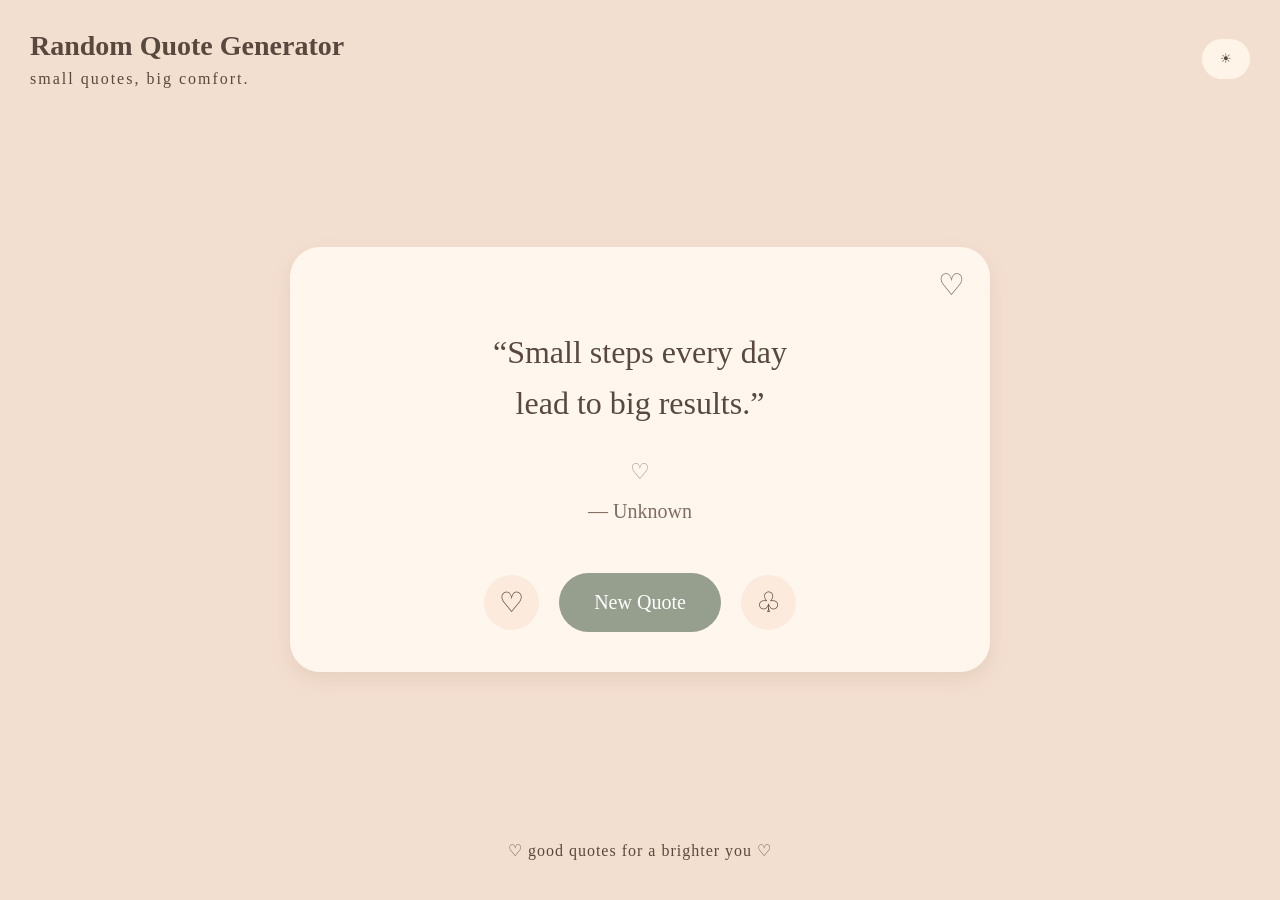
==== app.html @ 8faa0965 "main app + design css" ====
<!DOCTYPE html>
<html lang="en">
<head>
    <meta charset="UTF-8">
    <meta name="viewport" content="width=device-width, initial-scale=1.0">
    <title>Random Quote Generator</title>
    <link rel="stylesheet" href="styles.css">
</head>
<body>

    <header>
        <div>
            <h1>Random Quote Generator</h1>
            <p>small quotes, big comfort.</p>
        </div>

        <button class="theme-btn">☀</button>
    </header>

    <main class="quote-card">
        <button class="heart">♡</button>

        <h2>“Small steps every day<br>
            lead to big results.”</h2>

        <div class="divider">♡</div>

        <p class="author">— Unknown</p>

        <div class="buttons">
            <button class="icon-btn">♡</button>
            <button class="new-quote">New Quote</button>
            <button class="icon-btn">♧</button>
        </div>
    </main>

    <footer>
        ♡ good quotes for a brighter you ♡
    </footer>

</body>
</html
---- styles.css ----
/*STYLE FOR CSS*/
* {
    margin: 0;
    padding: 0;
    box-sizing: border-box;
}

body {
    min-height: 100vh;
    font-family: Georgia, serif;
    background-color: #f3dfd0;
    color: #59483e;
    padding: 30px;

    display: flex;
    flex-direction: column;
    align-items: center;
    justify-content: space-between;
    gap: 40px;
}

header {
    width: 100%;
    display: flex;
    justify-content: space-between;
    align-items: center;
}

header h1 {
    font-size: 28px;
}

header p {
    margin-top: 8px;
    letter-spacing: 2px;
}

button {
    font-family: inherit;
    cursor: pointer;
    border: none;
}

.theme-btn {
    background-color: #fff4e8;
    padding: 12px 18px;
    border-radius: 25px;
    color: #59483e;
}

.quote-card {
    position: relative;
    width: 100%;
    max-width: 700px;
    background-color: #fff7ee;
    padding: 80px 30px 40px;
    border-radius: 30px;
    text-align: center;
    box-shadow: 0 8px 20px #8d6b5020;
}

.heart {
    position: absolute;
    top: 20px;
    right: 25px;
    background: none;
    color: #8b7466;
    font-size: 30px;
}

.quote-card h2 {
    font-size: 32px;
    line-height: 1.6;
    font-weight: normal;
}

.divider {
    margin-top: 30px;
    color: #9b9c86;
    font-size: 22px;
}

.author {
    margin-top: 15px;
    font-size: 20px;
    color: #806c60;
}

.buttons {
    display: flex;
    justify-content: center;
    align-items: center;
    gap: 20px;
    margin-top: 50px;
}

.icon-btn {
    width: 55px;
    height: 55px;
    border-radius: 50%;
    background-color: #fcebdc;
    color: #59483e;
    font-size: 28px;
}

.new-quote {
    padding: 18px 35px;
    border-radius: 35px;
    background-color: #969e8d;
    color: white;
    font-size: 20px;
    transition: 0.3s;
}

.new-quote:hover {
    background-color: #7f8976;
    transform: translateY(-3px);
}

footer {
    text-align: center;
    letter-spacing: 1px;
    font-size: 16px;
    padding: 10px;
}


@media (max-width: 600px) {
    body {
        padding: 20px;
        gap: 30px;
    }

    header h1 {
        font-size: 20px;
    }

    header p {
        font-size: 12px;
        letter-spacing: 1px;
    }

    .quote-card {
        padding: 70px 20px 30px;
    }

    .quote-card h2 {
        font-size: 23px;
    }

    .buttons {
        gap: 10px;
        margin-top: 35px;
    }

    .icon-btn {
        width: 45px;
        height: 45px;
    }

    .new-quote {
        padding: 15px 18px;
        font-size: 16px;
    }
}
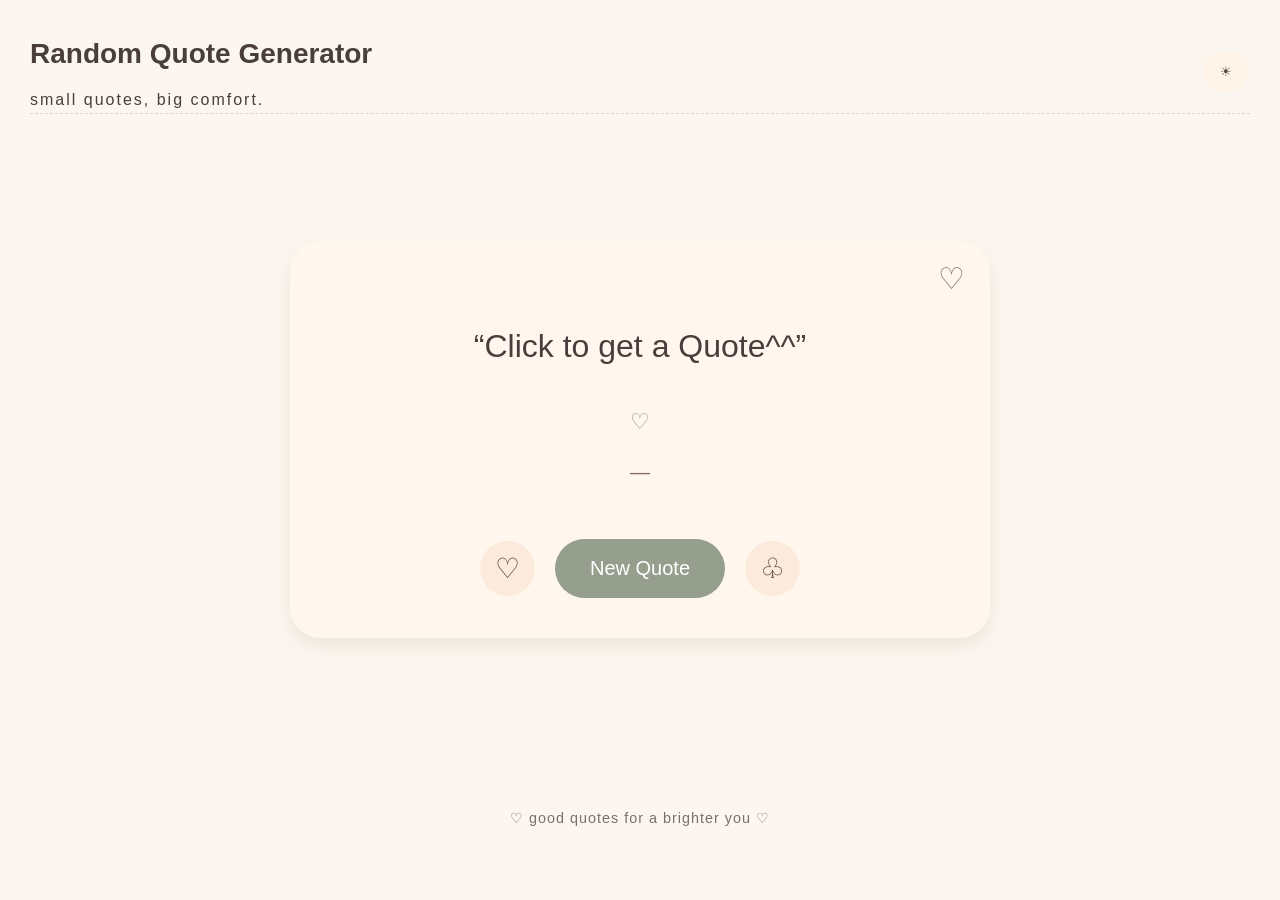
==== commit b1e28dd1: "with javascripts(tempo)" ====
--- a/app.html
+++ b/app.html
@@ -20,16 +20,15 @@
     <main class="quote-card">
         <button class="heart">♡</button>
 
-        <h2>“Small steps every day<br>
-            lead to big results.”</h2>
+        <h2 id="quotetext">“Click to get a Quote^^”</h2>
 
         <div class="divider">♡</div>
 
-        <p class="author">— Unknown</p>
+        <p class="author" id="authors">— </p>
 
         <div class="buttons">
             <button class="icon-btn">♡</button>
-            <button class="new-quote">New Quote</button>
+            <button class="new-quote" id="new-quotes">New Quote</button>
             <button class="icon-btn">♧</button>
         </div>
     </main>
@@ -38,5 +37,8 @@
         ♡ good quotes for a brighter you ♡
     </footer>
 
+
+    <script src="script.js"></script>
+
 </body>
-</html+</html>
--- a/styles.css
+++ b/styles.css
@@ -1,5 +1,5 @@
 
-/*STYLE FOR CSS*/
+ /*STYLE FOR CSS FOR APP*/
 * {
     margin: 0;
     padding: 0;
@@ -163,4 +163,364 @@
         padding: 15px 18px;
         font-size: 16px;
     }
+}
+/*STYLE FOR CSS FOR APP*/
+
+
+
+/*STYLE FOR CSS FOR PORTFOLIO*/
+
+@import url('https://fonts.googleapis.com/css2?family=Comfortaa:wght@600;700&family=Patrick+Hand&family=Quicksand:wght@400;500;600;700&display=swap');
+
+:root {
+    --bg-warm: #fbf7f0;             
+    --card-bg: #ffffff;             
+    --text-main: #4a3e3d;          
+    --text-muted: #7d6e6a;         
+    --accent-sage: #759180;         
+    --accent-sage-hover: #637d6d;
+    --accent-peach: #eecbc0;       
+    --badge-bg: #e2ede6;            
+    --badge-text: #456350;
+    --card-shadow: 0 15px 35px rgba(135, 115, 105, 0.08);
+    --font-heading: 'Comfortaa', cursive, sans-serif;
+    --font-body: 'Quicksand', sans-serif;
+    --font-hand: 'Patrick Hand', cursive;
+}
+
+* {
+    margin: 0;
+    padding: 0;
+    box-sizing: border-box;
+}
+
+html {
+    scroll-behavior: smooth;
+}
+
+body {
+    font-family: var(--font-body);
+    background-color: var(--bg-warm);
+    color: var(--text-main);
+    line-height: 1.7;
+}
+
+
+/* NAVBAR PART */
+header {
+    width: 100%;
+    background-color: var(--bg-warm);
+    border-bottom: 1.5px dashed #ded4c7;
+    position: sticky;
+    top: 0;
+    z-index: 1000;
+}
+
+.navbar {
+    width: 100%;             
+    max-width: 1100px;
+    margin: 0 auto;
+    padding: 1.2rem 2rem;
+    display: flex;
+    justify-content: space-between; 
+    align-items: center;
+}
+
+.nav-brand {
+    font-family: var(--font-heading);
+    font-size: 1.35rem;
+    font-weight: 700;
+    color: var(--text-main);
+    text-decoration: none;
+    letter-spacing: -0.5px;
+}
+
+.nav-links {
+    display: flex;
+    align-items: center;
+    gap: 2rem;                 
+}
+
+.nav-links a {
+    text-decoration: none;
+    color: var(--text-main);
+    font-weight: 600;
+    font-size: 0.95rem;
+    transition: color 0.2s ease;
+}
+
+.nav-links a:hover {
+    color: var(--accent-sage);
+}
+
+.nav-cta {
+    background-color: var(--accent-sage) !important;
+    color: #ffffff !important;
+    padding: 0.6rem 1.4rem;
+    border-radius: 25px;
+    font-weight: 700;
+    box-shadow: 0 4px 12px rgba(117, 145, 128, 0.25);
+    transition: background-color 0.2s ease, transform 0.2s ease;
+}
+
+.nav-cta:hover {
+    background-color: var(--accent-sage-hover) !important;
+    transform: translateY(-2px);
+}
+
+
+
+/* MAIN LAYOUT PART */
+main {
+    max-width: 1050px;
+    margin: 0 auto;
+    padding: 2.5rem 1.5rem;
+}
+
+section {
+    padding: 3rem 0;
+}
+
+.section-header {
+    text-align: center;
+    margin-bottom: 3rem;
+}
+
+.section-header h2 {
+    font-family: var(--font-heading);
+    font-size: 2.4rem;
+    color: var(--text-main);
+    margin-bottom: 0.5rem;
+}
+
+.section-header p {
+    color: var(--text-muted);
+    font-size: 1rem;
+}
+
+
+/* HOME SECTION PART */
+.home-section {
+    background: var(--card-bg);
+    border-radius: 30px;
+    padding: 3.5rem 3rem;
+    display: flex;
+    align-items: center;
+    justify-content: space-between;
+    gap: 3.5rem;
+    box-shadow: var(--card-shadow);
+}
+
+.home-content {
+    flex: 1.2;
+}
+
+.home-content h1 {
+    font-family: var(--font-heading);
+    font-size: 2.5rem;
+    color: var(--text-main);
+    margin-bottom: 1.2rem;
+}
+
+.home-content p {
+    color: var(--text-muted);
+    font-size: 1.05rem;
+    line-height: 1.7;
+}
+
+.home-image {
+    flex: 0.9;
+    display: flex;
+    justify-content: center;
+}
+
+.home-image img {
+    width: 100%;
+    max-width: 380px;
+    height: 250px;
+    object-fit: cover;
+    border-radius: 20px;
+    box-shadow: 0 6px 16px rgba(0, 0, 0, 0.08);
+}
+
+
+/* ABOUT US SECTION PART  */
+.team-grid {
+    display: grid;
+    grid-template-columns: repeat(auto-fit, minmax(280px, 1fr));
+    gap: 2.2rem;
+}
+
+.team-member {
+    background: var(--card-bg);
+    border-radius: 24px;
+    padding: 3rem 1.8rem 2.2rem;
+    text-align: center;
+    position: relative;
+    box-shadow: var(--card-shadow);
+    transition: transform 0.2s ease, box-shadow 0.2s ease;
+}
+
+.team-member::before {
+    content: "";
+    position: absolute;
+    top: -10px;
+    left: 50%;
+    transform: translateX(-50%);
+    width: 65px;
+    height: 20px;
+    background-color: var(--accent-peach);
+    border-radius: 2px;
+}
+
+.team-member:hover {
+    transform: translateY(-4px);
+    box-shadow: 0 18px 36px rgba(135, 115, 105, 0.12);
+}
+
+.team-member img {
+    width: 110px;
+    height: 110px;
+    border-radius: 50%;
+    object-fit: cover;
+    margin: 0 auto 1.2rem auto;
+    display: block;
+    border: 3px solid #ffffff;
+    box-shadow: 0 4px 10px rgba(0, 0, 0, 0.08);
+}
+
+.team-member h3 {
+    font-family: var(--font-heading);
+    font-size: 1.3rem;
+    color: var(--text-main);
+    margin-bottom: 0.6rem;
+}
+
+.role-badge {
+    display: inline-block;
+    background-color: var(--badge-bg);
+    color: var(--badge-text);
+    font-size: 0.78rem;
+    font-weight: 700;
+    padding: 0.35rem 0.9rem;
+    border-radius: 20px;
+    margin-bottom: 1.2rem;
+}
+
+.team-member .bio {
+    font-size: 0.92rem;
+    color: var(--text-muted);
+    line-height: 1.6;
+}
+
+/* PROJECT SECTION PART */
+.project-card {
+    background: var(--card-bg);
+    border-radius: 30px;
+    padding: 3.5rem 2.5rem;
+    text-align: center;
+    box-shadow: var(--card-shadow);
+}
+
+.project-card h2 {
+    font-family: var(--font-heading);
+    font-size: 2.2rem;
+    color: var(--text-main);
+    margin-bottom: 0.6rem;
+}
+
+.project-tagline {
+    font-family: var(--font-heading);
+    font-size: 1.15rem;
+    color: var(--accent-sage);
+    margin-bottom: 1.5rem;
+}
+
+.project-description {
+    max-width: 650px;
+    margin: 0 auto 1.5rem auto;
+    color: var(--text-muted);
+    font-size: 1rem;
+    line-height: 1.7;
+}
+
+.project-actions {
+    margin-top: 1.8rem;
+}
+
+.btn-primary {
+    display: inline-block;
+    background-color: var(--accent-sage);
+    color: #ffffff;
+    font-family: var(--font-body);
+    font-weight: 700;
+    font-size: 1rem;
+    padding: 0.8rem 1.8rem;
+    border-radius: 25px;
+    text-decoration: none;
+    box-shadow: 0 4px 12px rgba(117, 145, 128, 0.3);
+    transition: all 0.2s ease;
+}
+
+.btn-primary:hover {
+    background-color: var(--accent-sage-hover);
+    transform: translateY(-2px);
+}
+
+
+/* CONTACT AND FOTTER PART */
+.contact-section {
+    text-align: center;
+}
+
+.contact-section h2 {
+    font-family: var(--font-heading);
+    font-size: 2.2rem;
+    color: var(--text-main);
+    margin-bottom: 0.5rem;
+}
+
+.contact-section > p {
+    color: var(--text-muted);
+    font-size: 1rem;
+}
+
+.contact-info {
+    display: flex;
+    justify-content: center;
+    gap: 1.5rem;
+    margin-top: 1.8rem;
+    flex-wrap: wrap;
+}
+
+.contact-info p {
+    background: var(--card-bg);
+    padding: 0.8rem 1.6rem;
+    border-radius: 20px;
+    box-shadow: var(--card-shadow);
+    font-size: 0.95rem;
+    color: var(--text-main);
+}
+
+footer {
+    text-align: center;
+    padding: 2.5rem;
+    color: var(--text-muted);
+    font-size: 0.9rem;
+}
+
+
+
+@media (max-width: 768px) {
+    .navbar {
+        flex-direction: column;
+        gap: 1rem;
+    }
+
+    .home-section {
+        flex-direction: column-reverse;
+        text-align: center;
+        padding: 2.5rem 1.5rem;
+        gap: 2rem;
+    }
 }
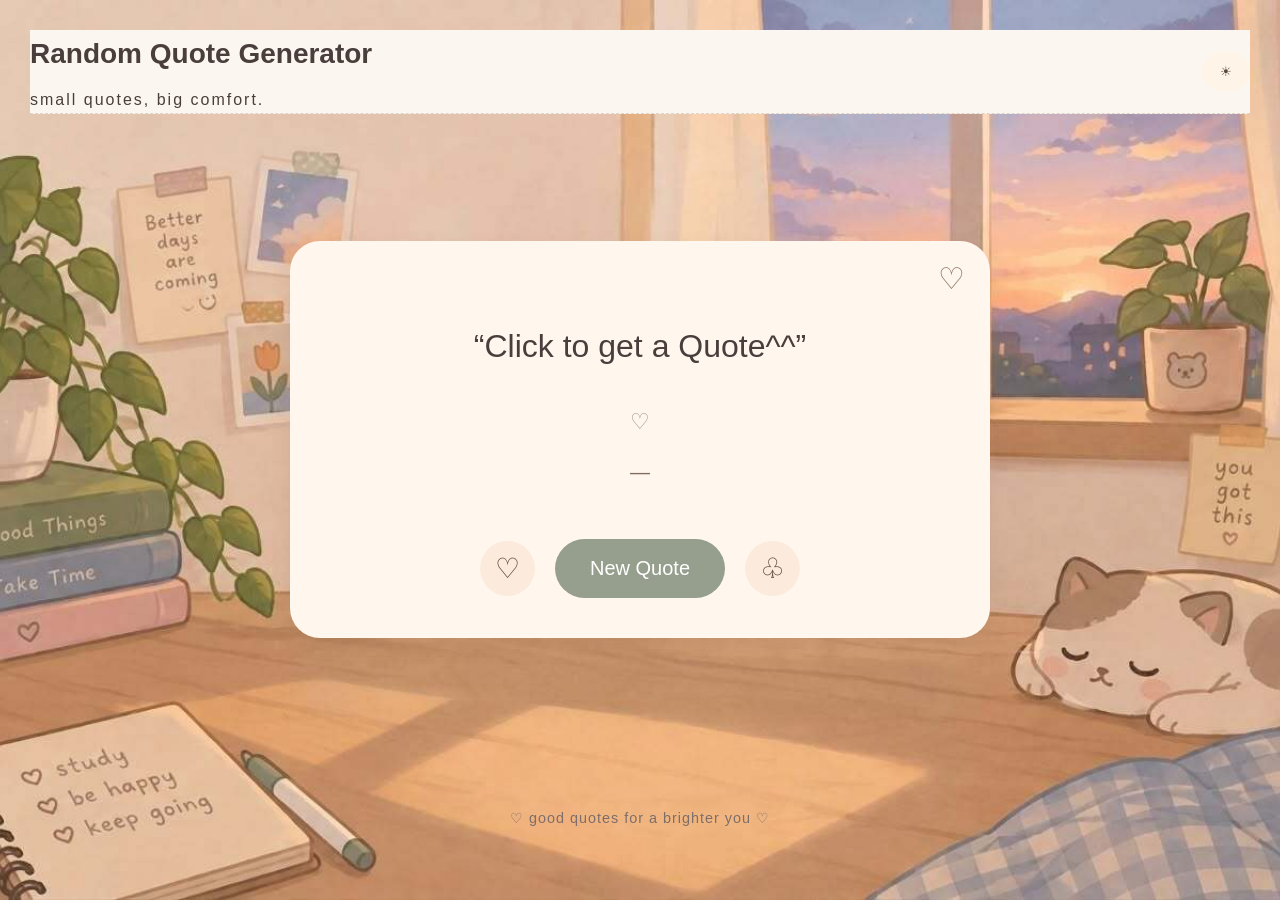
==== commit 9dc1ec53: "background was added(unfinished)" ====
--- a/app.html
+++ b/app.html
@@ -6,17 +6,15 @@
     <title>Random Quote Generator</title>
     <link rel="stylesheet" href="styles.css">
 </head>
-<body>
-
+<body class="quote-pagess">
     <header>
         <div>
             <h1>Random Quote Generator</h1>
             <p>small quotes, big comfort.</p>
         </div>
 
-        <button class="theme-btn">☀</button>
+        <button class="theme-btn" id="changeimage">☀</button>
     </header>
-
     <main class="quote-card">
         <button class="heart">♡</button>
 
--- a/styles.css
+++ b/styles.css
@@ -18,6 +18,15 @@
     align-items: center;
     justify-content: space-between;
     gap: 40px;
+}
+
+.quote-pagess{
+    background-image: url("images/morning.jpg");
+    background-size: cover;
+    background-position: center;
+    background-repeat: no-repeat;
+    min-height: 100vh;
+    margin: 0;
 }
 
 header {
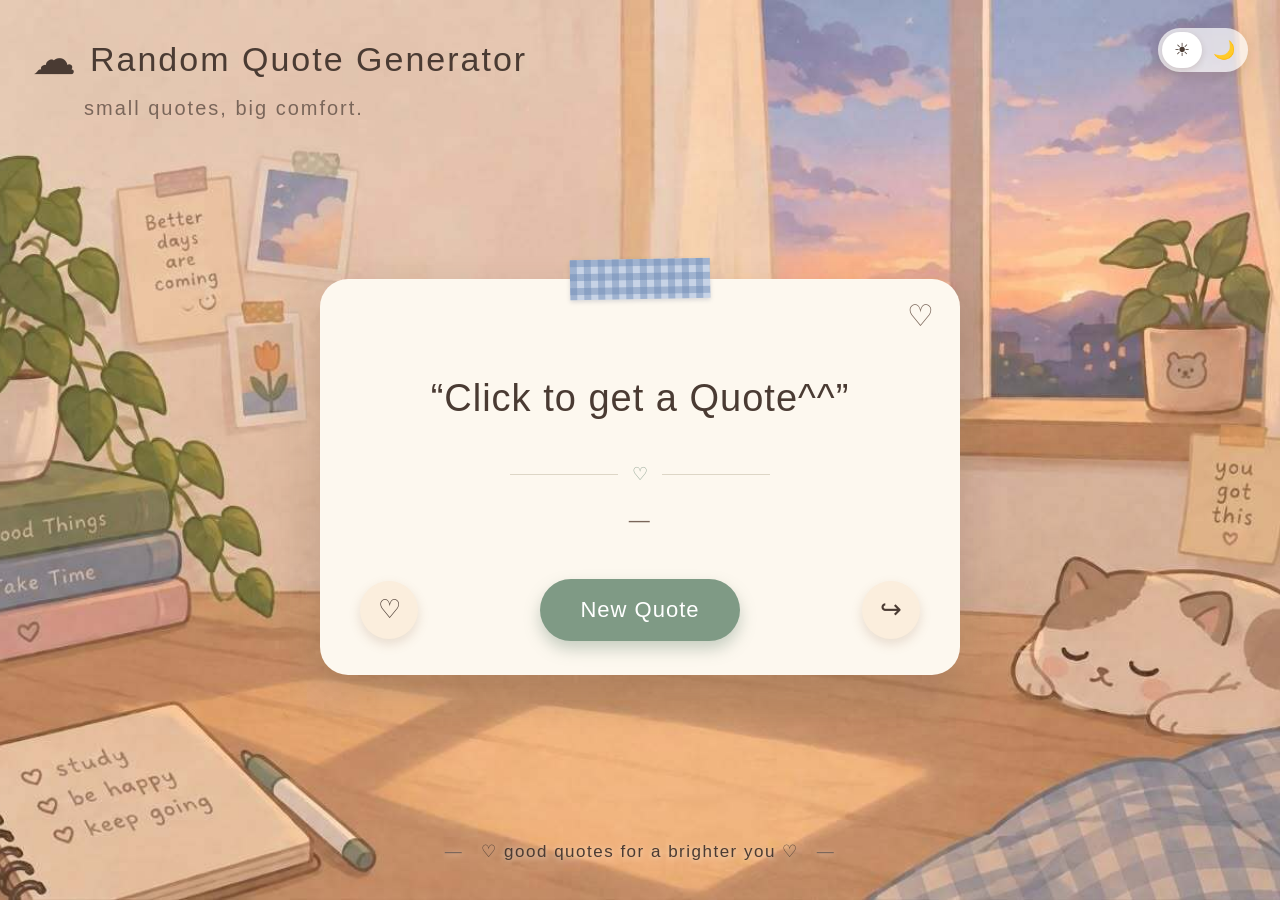
==== commit e2209acc: "new design" ====
--- a/app.html
+++ b/app.html
@@ -13,10 +13,14 @@
             <p>small quotes, big comfort.</p>
         </div>
 
-        <button class="theme-btn" id="changeimage">☀</button>
+        <div class="theme-toggle">
+            <button class="theme-btn active" id="changeimage" aria-label="Day mode">☀</button>
+            <button class="theme-btn" id="changeimages" aria-label="Night mode">🌙</button>
+        </div>
     </header>
+
     <main class="quote-card">
-        <button class="heart">♡</button>
+        <button class="heart" aria-label="Like quote">♡</button>
 
         <h2 id="quotetext">“Click to get a Quote^^”</h2>
 
@@ -25,9 +29,9 @@
         <p class="author" id="authors">— </p>
 
         <div class="buttons">
-            <button class="icon-btn">♡</button>
+            <button class="icon-btn" aria-label="Favorite quote">♡</button>
             <button class="new-quote" id="new-quotes">New Quote</button>
-            <button class="icon-btn">♧</button>
+            <button class="icon-btn" aria-label="Copy quote">↪</button>
         </div>
     </main>
 
@@ -35,8 +39,6 @@
         ♡ good quotes for a brighter you ♡
     </footer>
 
-
     <script src="script.js"></script>
-
 </body>
-</html>+</html>
--- a/styles.css
+++ b/styles.css
@@ -1,195 +1,351 @@
-
- /*STYLE FOR CSS FOR APP*/
+@import url('https://fonts.googleapis.com/css2?family=Comfortaa:wght@600;700&family=Patrick+Hand&family=Quicksand:wght@400;500;600;700&display=swap');
+
 * {
     margin: 0;
     padding: 0;
     box-sizing: border-box;
 }
 
-body {
+.quote-pagess {
+    --ink: #4a3b33;
+    --ink-soft: #7a665a;
+    --card: #fdf8ef;
+    --sage: #7f9a85;
+    --sage-dark: #6c8872;
+    --cream-btn: #fbeedd;
+    --line: #ddd6c6;
+
     min-height: 100vh;
-    font-family: Georgia, serif;
+    min-height: 100dvh;
+    padding: 28px 32px;
+    font-family: 'Patrick Hand', 'Comic Sans MS', cursive, sans-serif;
+    color: var(--ink);
+    line-height: 1.4;
+
     background-color: #f3dfd0;
-    color: #59483e;
-    padding: 30px;
-
-    display: flex;
-    flex-direction: column;
-    align-items: center;
-    justify-content: space-between;
-    gap: 40px;
-}
-
-.quote-pagess{
     background-image: url("images/morning.jpg");
     background-size: cover;
     background-position: center;
     background-repeat: no-repeat;
-    min-height: 100vh;
-    margin: 0;
-}
-
-header {
+    background-attachment: fixed;
+
+    display: flex;
+    flex-direction: column;
+    align-items: center;
+    justify-content: space-between;
+    gap: 30px;
+}
+
+.quote-pagess.night {
+    background-image: url("images/evening.jpg");
+}
+
+.quote-pagess header {
     width: 100%;
+    position: static;
+    background: none;
+    border: none;
     display: flex;
     justify-content: space-between;
-    align-items: center;
-}
-
-header h1 {
-    font-size: 28px;
-}
-
-header p {
-    margin-top: 8px;
+    align-items: flex-start;
+}
+
+.quote-pagess header h1 {
+    font-size: clamp(22px, 3.2vw, 34px);
+    font-weight: normal;
     letter-spacing: 2px;
 }
 
-button {
+.quote-pagess header h1::before {
+    content: "☁";
+    margin-right: 12px;
+    font-size: 1.3em;
+    vertical-align: -3px;
+}
+
+.quote-pagess header p {
+    margin: 4px 0 0 52px;
+    font-size: clamp(15px, 2vw, 20px);
+    letter-spacing: 2px;
+    color: var(--ink-soft);
+}
+
+.quote-pagess button {
     font-family: inherit;
     cursor: pointer;
     border: none;
 }
 
-.theme-btn {
-    background-color: #fff4e8;
-    padding: 12px 18px;
-    border-radius: 25px;
-    color: #59483e;
-}
-
-.quote-card {
+.quote-pagess button:focus-visible {
+    outline: 3px solid var(--sage);
+    outline-offset: 3px;
+}
+
+.quote-pagess .theme-toggle {
+    display: inline-flex;
+    flex-direction: row;
+    align-items: center;
+    flex: none;
+    gap: 2px;
+    padding: 4px;
+    border-radius: 999px;
+    background: rgba(255, 255, 255, 0.7);
+    box-shadow: 0 4px 14px rgba(120, 90, 70, 0.18);
+}
+
+.quote-pagess .theme-toggle .theme-btn {
+    display: inline-flex;
+    align-items: center;
+    justify-content: center;
+    width: 40px;
+    height: 36px;
+    padding: 0;
+    border-radius: 999px;
+    background: transparent;
+    color: var(--ink);
+    font-size: 18px;
+    line-height: 1;
+    box-shadow: none;
+    transform: none;
+}
+
+.quote-pagess .theme-toggle .theme-btn:hover {
+    transform: none;
+}
+
+.quote-pagess .theme-toggle .theme-btn.active {
+    background: #fff;
+    box-shadow: 0 2px 6px rgba(120, 90, 70, 0.2);
+}
+
+.quote-pagess .theme-toggle #night-btn.active {
+    background: #5d6b8a;
+    color: #fff;
+}
+
+.quote-pagess main.quote-card {
     position: relative;
     width: 100%;
-    max-width: 700px;
-    background-color: #fff7ee;
-    padding: 80px 30px 40px;
-    border-radius: 30px;
+    max-width: 640px;
+    margin: 0;
+    padding: 90px 40px 34px;
+    background: var(--card);
+    border-radius: 28px;
     text-align: center;
-    box-shadow: 0 8px 20px #8d6b5020;
-}
-
-.heart {
+    box-shadow: 0 18px 40px rgba(110, 80, 60, 0.22);
+}
+
+.quote-pagess .quote-card::before {
+    content: "";
     position: absolute;
-    top: 20px;
-    right: 25px;
+    top: -20px;
+    left: 50%;
+    width: 140px;
+    height: 40px;
+    transform: translateX(-50%) rotate(-1deg);
+    background-color: #c7d3e6;
+    background-image:
+        linear-gradient(90deg, rgba(110, 138, 180, 0.45) 50%, transparent 50%),
+        linear-gradient(rgba(110, 138, 180, 0.45) 50%, transparent 50%);
+    background-size: 14px 14px;
+    box-shadow: 0 2px 4px rgba(80, 90, 120, 0.2);
+}
+
+.quote-pagess .heart {
+    position: absolute;
+    top: 22px;
+    right: 26px;
     background: none;
-    color: #8b7466;
+    color: var(--ink-soft);
     font-size: 30px;
-}
-
-.quote-card h2 {
-    font-size: 32px;
-    line-height: 1.6;
+    line-height: 1;
+    transition: transform 0.2s ease;
+}
+
+.quote-pagess .heart:hover {
+    transform: scale(1.15);
+}
+
+.quote-pagess .liked {
+    color: #d98a8a;
+}
+
+.quote-pagess .quote-card h2 {
+    font-size: clamp(26px, 4.4vw, 38px);
     font-weight: normal;
-}
-
-.divider {
-    margin-top: 30px;
-    color: #9b9c86;
+    line-height: 1.55;
+    letter-spacing: 1px;
+}
+
+.quote-pagess .divider {
+    display: flex;
+    align-items: center;
+    gap: 14px;
+    max-width: 260px;
+    margin: 34px auto 0;
+    color: #8fa392;
+    font-size: 18px;
+}
+
+.quote-pagess .divider::before,
+.quote-pagess .divider::after {
+    content: "";
+    flex: 1;
+    height: 1px;
+    background: var(--line);
+}
+
+.quote-pagess .author {
+    margin-top: 18px;
+    font-size: 21px;
+    letter-spacing: 1.5px;
+    color: var(--ink-soft);
+}
+
+.quote-pagess .buttons {
+    display: flex;
+    justify-content: space-between;
+    align-items: center;
+    gap: 16px;
+    margin-top: 44px;
+}
+
+.quote-pagess .icon-btn {
+    flex: none;
+    width: 58px;
+    height: 58px;
+    border-radius: 50%;
+    background: var(--cream-btn);
+    color: var(--ink);
+    font-size: 26px;
+    box-shadow: 0 5px 12px rgba(150, 110, 80, 0.2);
+    transition: transform 0.2s ease;
+}
+
+.quote-pagess .icon-btn:hover {
+    transform: translateY(-3px);
+}
+
+.quote-pagess .new-quote {
+    padding: 18px 40px;
+    border-radius: 999px;
+    background: var(--sage);
+    color: #fff;
     font-size: 22px;
-}
-
-.author {
-    margin-top: 15px;
-    font-size: 20px;
-    color: #806c60;
-}
-
-.buttons {
-    display: flex;
-    justify-content: center;
-    align-items: center;
-    gap: 20px;
-    margin-top: 50px;
-}
-
-.icon-btn {
-    width: 55px;
-    height: 55px;
-    border-radius: 50%;
-    background-color: #fcebdc;
-    color: #59483e;
-    font-size: 28px;
-}
-
-.new-quote {
-    padding: 18px 35px;
-    border-radius: 35px;
-    background-color: #969e8d;
-    color: white;
-    font-size: 20px;
-    transition: 0.3s;
-}
-
-.new-quote:hover {
-    background-color: #7f8976;
+    letter-spacing: 1px;
+    box-shadow: 0 8px 16px rgba(100, 130, 108, 0.35);
+    transition: background-color 0.25s ease, transform 0.25s ease;
+}
+
+.quote-pagess .new-quote:hover {
+    background: var(--sage-dark);
     transform: translateY(-3px);
 }
 
-footer {
+.quote-pagess .new-quote:active {
+    transform: translateY(0);
+}
+
+.quote-pagess footer {
+    padding: 8px;
     text-align: center;
-    letter-spacing: 1px;
-    font-size: 16px;
-    padding: 10px;
-}
-
+    font-size: 17px;
+    letter-spacing: 1.5px;
+    color: var(--ink);
+    text-shadow: 0 1px 6px rgba(255, 244, 230, 0.8);
+}
+
+.quote-pagess footer::before,
+.quote-pagess footer::after {
+    content: "—";
+    margin: 0 12px;
+    color: var(--ink-soft);
+}
 
 @media (max-width: 600px) {
-    body {
-        padding: 20px;
-        gap: 30px;
-    }
-
-    header h1 {
-        font-size: 20px;
-    }
-
-    header p {
-        font-size: 12px;
-        letter-spacing: 1px;
-    }
-
-    .quote-card {
-        padding: 70px 20px 30px;
-    }
-
-    .quote-card h2 {
-        font-size: 23px;
-    }
-
-    .buttons {
+    .quote-pagess {
+        padding: 18px;
+        gap: 24px;
+    }
+
+    .quote-pagess header p {
+        margin-left: 0;
+    }
+
+    .quote-pagess header h1::before {
+        display: none;
+    }
+
+    .quote-pagess main.quote-card {
+        padding: 70px 20px 26px;
+    }
+
+    .quote-pagess .buttons {
         gap: 10px;
-        margin-top: 35px;
-    }
-
-    .icon-btn {
-        width: 45px;
-        height: 45px;
-    }
-
-    .new-quote {
-        padding: 15px 18px;
-        font-size: 16px;
-    }
-}
-/*STYLE FOR CSS FOR APP*/
-
-
-
-/*STYLE FOR CSS FOR PORTFOLIO*/
-
-@import url('https://fonts.googleapis.com/css2?family=Comfortaa:wght@600;700&family=Patrick+Hand&family=Quicksand:wght@400;500;600;700&display=swap');
+        margin-top: 34px;
+    }
+
+    .quote-pagess .icon-btn {
+        width: 46px;
+        height: 46px;
+        font-size: 22px;
+    }
+
+    .quote-pagess .new-quote {
+        padding: 15px 22px;
+        font-size: 18px;
+    }
+
+    .quote-pagess footer {
+        font-size: 14px;
+    }
+
+    .quote-pagess,
+    .quote-pagess.night {
+        background: none;
+        position: relative;
+        isolation: isolate;
+    }
+
+    .quote-pagess::before,
+    .quote-pagess::after {
+        content: "";
+        position: fixed;
+        inset: 0;
+        z-index: -2;
+        background-repeat: no-repeat;
+    }
+
+    .quote-pagess::before {
+        background-image: url("images/morning.jpg");
+        background-size: cover;
+        background-position: center;
+        filter: blur(14px);
+        transform: scale(1.1);
+    }
+
+    .quote-pagess::after {
+        z-index: -1;
+        background-image: url("images/morning.jpg");
+        background-size: contain;
+        background-position: center top;
+    }
+
+    .quote-pagess.night::before,
+    .quote-pagess.night::after {
+        background-image: url("images/night.jpg");
+    }
+}
 
 :root {
-    --bg-warm: #fbf7f0;             
-    --card-bg: #ffffff;             
-    --text-main: #4a3e3d;          
-    --text-muted: #7d6e6a;         
-    --accent-sage: #759180;         
+    --bg-warm: #fbf7f0;
+    --card-bg: #ffffff;
+    --text-main: #4a3e3d;
+    --text-muted: #7d6e6a;
+    --accent-sage: #759180;
     --accent-sage-hover: #637d6d;
-    --accent-peach: #eecbc0;       
-    --badge-bg: #e2ede6;            
+    --accent-peach: #eecbc0;
+    --badge-bg: #e2ede6;
     --badge-text: #456350;
     --card-shadow: 0 15px 35px rgba(135, 115, 105, 0.08);
     --font-heading: 'Comfortaa', cursive, sans-serif;
@@ -214,8 +370,6 @@
     line-height: 1.7;
 }
 
-
-/* NAVBAR PART */
 header {
     width: 100%;
     background-color: var(--bg-warm);
@@ -226,12 +380,12 @@
 }
 
 .navbar {
-    width: 100%;             
+    width: 100%;
     max-width: 1100px;
     margin: 0 auto;
     padding: 1.2rem 2rem;
     display: flex;
-    justify-content: space-between; 
+    justify-content: space-between;
     align-items: center;
 }
 
@@ -247,7 +401,7 @@
 .nav-links {
     display: flex;
     align-items: center;
-    gap: 2rem;                 
+    gap: 2rem;
 }
 
 .nav-links a {
@@ -277,9 +431,6 @@
     transform: translateY(-2px);
 }
 
-
-
-/* MAIN LAYOUT PART */
 main {
     max-width: 1050px;
     margin: 0 auto;
@@ -307,8 +458,6 @@
     font-size: 1rem;
 }
 
-
-/* HOME SECTION PART */
 .home-section {
     background: var(--card-bg);
     border-radius: 30px;
@@ -352,8 +501,6 @@
     box-shadow: 0 6px 16px rgba(0, 0, 0, 0.08);
 }
 
-
-/* ABOUT US SECTION PART  */
 .team-grid {
     display: grid;
     grid-template-columns: repeat(auto-fit, minmax(280px, 1fr));
@@ -422,7 +569,6 @@
     line-height: 1.6;
 }
 
-/* PROJECT SECTION PART */
 .project-card {
     background: var(--card-bg);
     border-radius: 30px;
@@ -476,8 +622,6 @@
     transform: translateY(-2px);
 }
 
-
-/* CONTACT AND FOTTER PART */
 .contact-section {
     text-align: center;
 }
@@ -518,8 +662,6 @@
     font-size: 0.9rem;
 }
 
-
-
 @media (max-width: 768px) {
     .navbar {
         flex-direction: column;
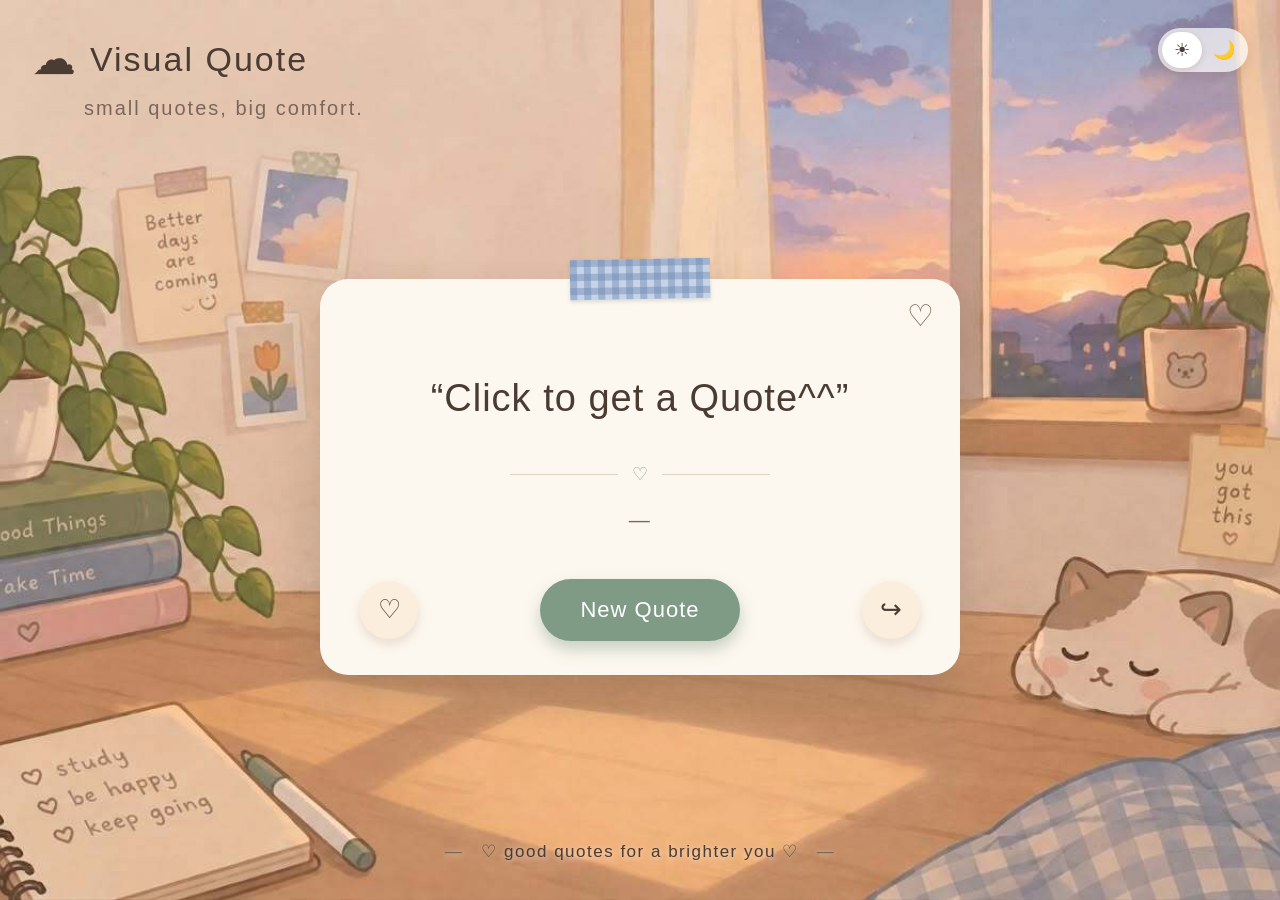
==== commit c2c752ff: "new title for the main app" ====
--- a/app.html
+++ b/app.html
@@ -3,13 +3,13 @@
 <head>
     <meta charset="UTF-8">
     <meta name="viewport" content="width=device-width, initial-scale=1.0">
-    <title>Random Quote Generator</title>
+    <title>Visual Quote</title>
     <link rel="stylesheet" href="styles.css">
 </head>
 <body class="quote-pagess">
     <header>
         <div>
-            <h1>Random Quote Generator</h1>
+            <h1>Visual Quote</h1>
             <p>small quotes, big comfort.</p>
         </div>
 
